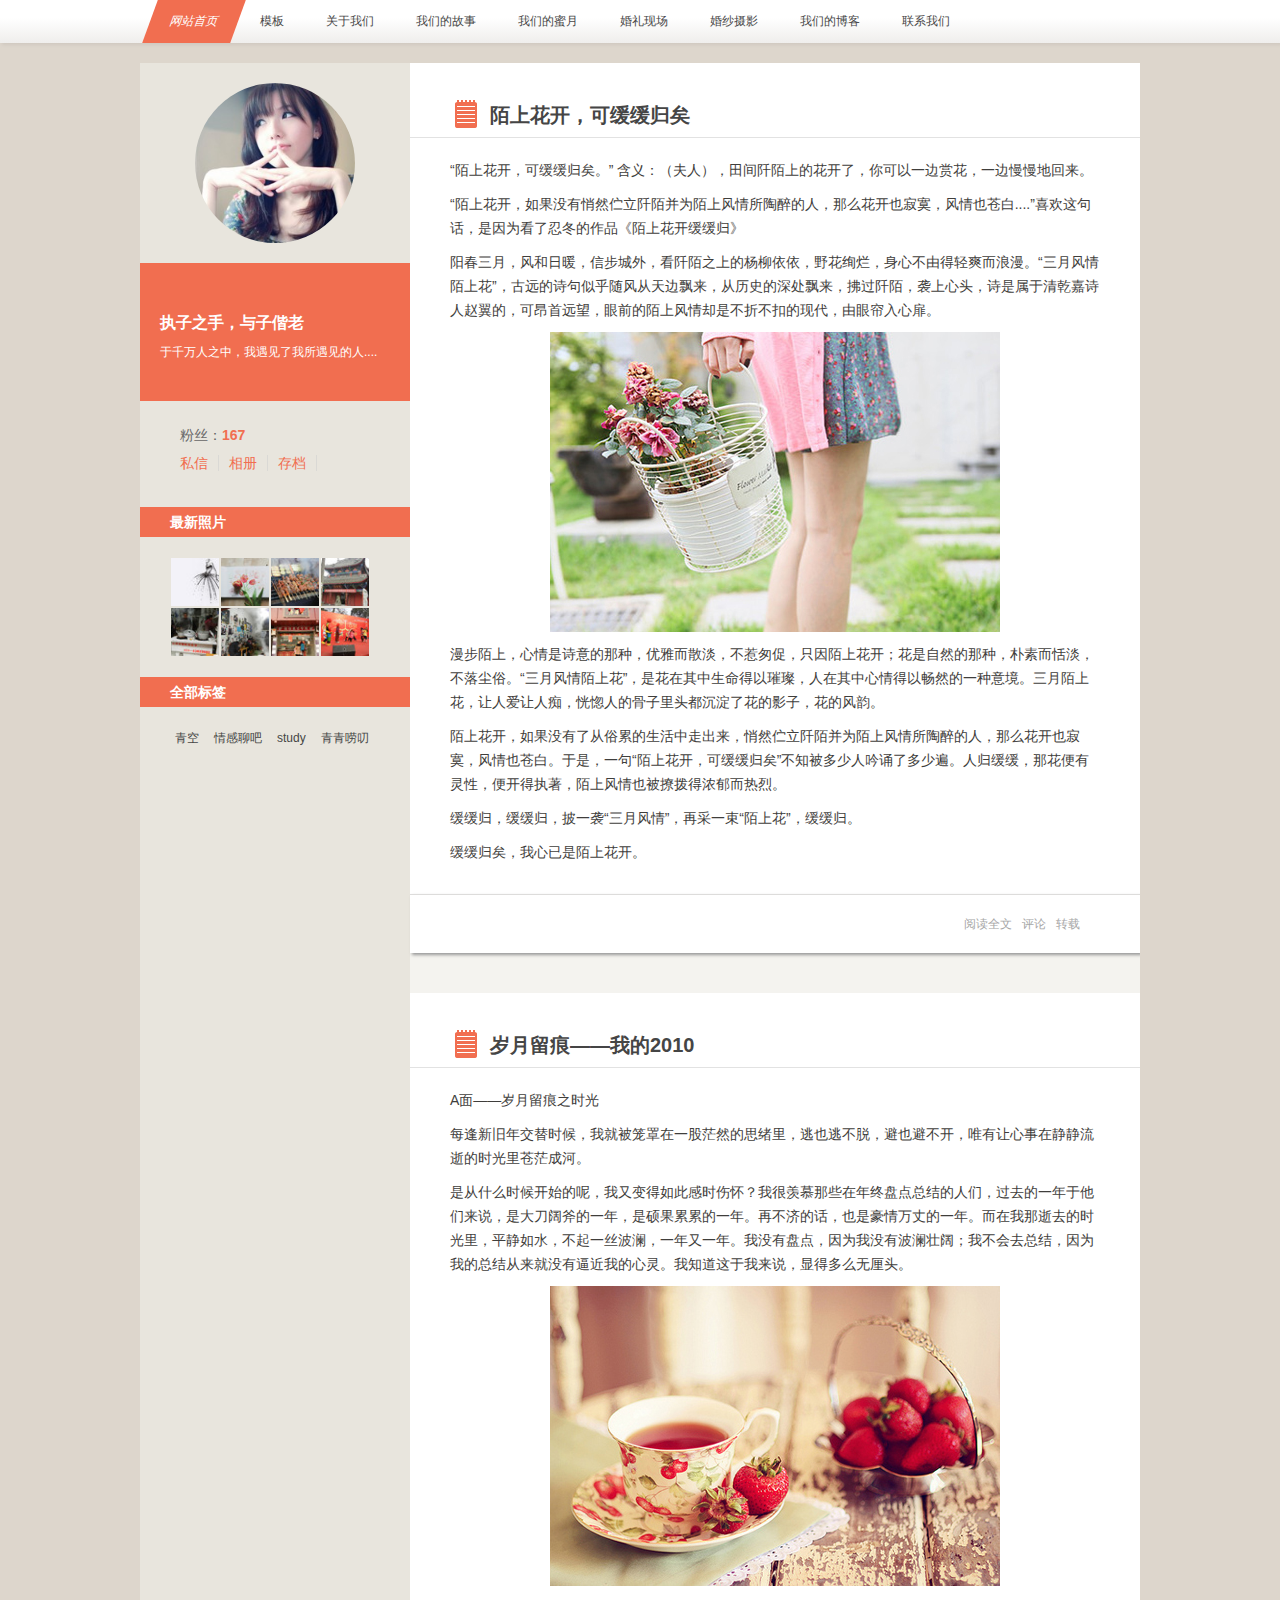
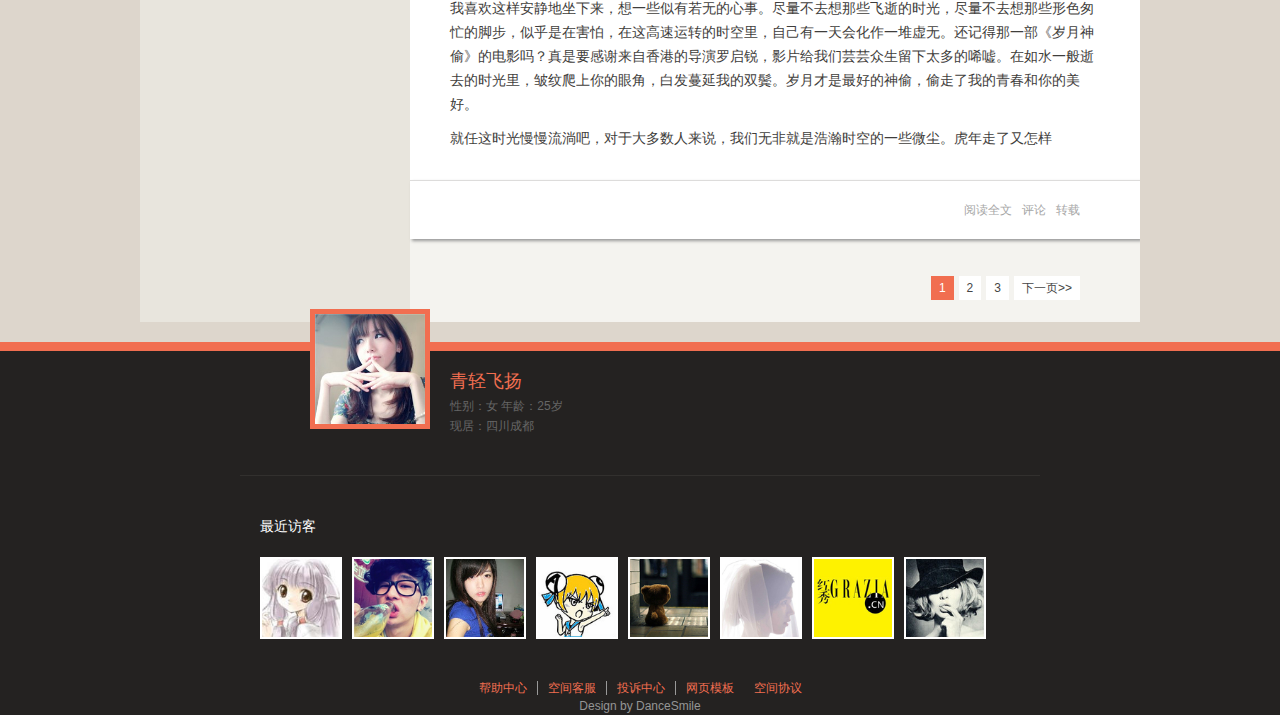
==== index.html @ 80089dc7 "初始化博客" ====
<!DOCTYPE html PUBLIC "-//W3C//DTD XHTML 1.0 Transitional//EN" "http://www.w3.org/TR/xhtml1/DTD/xhtml1-transitional.dtd">
<html xmlns="http://www.w3.org/1999/xhtml">
<head>
<meta http-equiv="Content-Type" content="text/html; charset=utf-8" />
<title>执子之手，与子偕老</title>

<link href="css/styles.css" rel="stylesheet">

</head>
<body>
<header>

 <nav id="nav">
   <ul>
    <li><a href="#">网站首页</a></li>
    <li><a href="#" target="_blank">模板</a></li>
    <li><a href="#"  target="_blank">关于我们</a></li>
    <li><a href="#" target="_blank">我们的故事</a></li>
    <li><a href="#" target="_blank">我们的蜜月</a></li>
    <li><a href="#" target="_blank">婚礼现场</a></li>
    <li><a href="#" target="_blank">婚纱摄影</a></li>
    <li><a href="#" target="_blank">我们的博客</a></li>       
    <li><a href="#" target="_blank">联系我们</a></li>
   </ul>
  <script src="js/silder.js"></script><!--获取当前页导航 高亮显示标题-->
 </nav>
 </header>
 <div class="mainContent">
    <aside>
      <div class="avatar">
        <a href="#"><span>青轻飞扬</span></a>
      </div>
      <section class="topspaceinfo">
        <h1>执子之手，与子偕老</h1>
        <p>于千万人之中，我遇见了我所遇见的人....</p>
      </section>
      <div class="userinfo"> 
        <p class="q-fans"> 粉丝：<a href="/" target="_blank">167</a></p> 
        <p class="btns"><a href="/" target="_blank" >私信</a><a href="/" target="_blank">相册</a><a href="/" target="_blank">存档</a></p>   
      </div>
      <section class="newpic">
         <h2>最新照片</h2>
         <ul>
           <li><a href="/"><img src="images/01.jpg"></a></li>
           <li><a href="/"><img src="images/02.jpg"></a></li>
           <li><a href="/"><img src="images/03.jpg"></a></li>
           <li><a href="/"><img src="images/04.jpg"></a></li>
           <li><a href="/"><img src="images/05.jpg"></a></li>
           <li><a href="/"><img src="images/06.jpg"></a></li>
           <li><a href="/"><img src="images/07.jpg"></a></li>
           <li><a href="/"><img src="images/08.jpg"></a></li>
         </ul>
      </section>
      <section class="taglist">
         <h2>全部标签</h2>
         <ul>
           <li><a href="/">青空</a></li>
           <li><a href="/">情感聊吧</a></li>
           <li><a href="/">study</a></li>
           <li><a href="/">青青唠叨</a></li>
        </ul>
      </section>
    </aside>
    <div class="blogitem">
      <article>
        <h2 class="title"><a href="/">陌上花开，可缓缓归矣</a></h2>
        <ul class="text">
          <p>“陌上花开，可缓缓归矣。” 含义：（夫人），田间阡陌上的花开了，你可以一边赏花，一边慢慢地回来。</p>
          <p>“陌上花开，如果没有悄然伫立阡陌并为陌上风情所陶醉的人，那么花开也寂寞，风情也苍白....”喜欢这句话，是因为看了忍冬的作品《陌上花开缓缓归》</p>
          <p>阳春三月，风和日暖，信步城外，看阡陌之上的杨柳依依，野花绚烂，身心不由得轻爽而浪漫。“三月风情陌上花”，古远的诗句似乎随风从天边飘来，从历史的深处飘来，拂过阡陌，袭上心头，诗是属于清乾嘉诗人赵翼的，可昂首远望，眼前的陌上风情却是不折不扣的现代，由眼帘入心扉。</p>
          <p class="textimg"><img src="images/text02.jpg"></p>
          <p>漫步陌上，心情是诗意的那种，优雅而散淡，不惹匆促，只因陌上花开；花是自然的那种，朴素而恬淡，不落尘俗。“三月风情陌上花”，是花在其中生命得以璀璨，人在其中心情得以畅然的一种意境。三月陌上花，让人爱让人痴，恍惚人的骨子里头都沉淀了花的影子，花的风韵。</p>
          <p>陌上花开，如果没有了从俗累的生活中走出来，悄然伫立阡陌并为陌上风情所陶醉的人，那么花开也寂寞，风情也苍白。于是，一句“陌上花开，可缓缓归矣”不知被多少人吟诵了多少遍。人归缓缓，那花便有灵性，便开得执著，陌上风情也被撩拨得浓郁而热烈。</p>
          <p>缓缓归，缓缓归，披一袭“三月风情”，再采一束“陌上花”，缓缓归。</p>
          <p>缓缓归矣，我心已是陌上花开。</p>
        </ul>
        <div class="textfoot">
          <a href="/">阅读全文</a><a href="/">评论</a><a href="/">转载</a>
        </div>
      </article> 
      <article>
        <h2 class="title"><a href="/">岁月留痕——我的2010</a></h2>
        <ul class="text">
          <p>A面——岁月留痕之时光</p>
          <p>每逢新旧年交替时候，我就被笼罩在一股茫然的思绪里，逃也逃不脱，避也避不开，唯有让心事在静静流逝的时光里苍茫成河。</p>
          <p>是从什么时候开始的呢，我又变得如此感时伤怀？我很羡慕那些在年终盘点总结的人们，过去的一年于他们来说，是大刀阔斧的一年，是硕果累累的一年。再不济的话，也是豪情万丈的一年。而在我那逝去的时光里，平静如水，不起一丝波澜，一年又一年。我没有盘点，因为我没有波澜壮阔；我不会去总结，因为我的总结从来就没有逼近我的心灵。我知道这于我来说，显得多么无厘头。</p>
          <p class="textimg"><img src="images/text01.jpg"></p>
          <p>我喜欢这样安静地坐下来，想一些似有若无的心事。尽量不去想那些飞逝的时光，尽量不去想那些形色匆忙的脚步，似乎是在害怕，在这高速运转的时空里，自己有一天会化作一堆虚无。还记得那一部《岁月神偷》的电影吗？真是要感谢来自香港的导演罗启锐，影片给我们芸芸众生留下太多的唏嘘。在如水一般逝去的时光里，皱纹爬上你的眼角，白发蔓延我的双鬓。岁月才是最好的神偷，偷走了我的青春和你的美好。</p>
          <p>就任这时光慢慢流淌吧，对于大多数人来说，我们无非就是浩瀚时空的一些微尘。虎年走了又怎样</p>
        </ul>
        <div class="textfoot">
          <a href="/">阅读全文</a><a href="/">评论</a><a href="/">转载</a>
        </div>
      </article>
      <div class="pages"><span>1</span><a href="/" hidefocus="">2</a><a href="/" hidefocus="">3</a><a href="/" class="next">下一页&gt;&gt;</a></div>
    </div>
 </div>
<footer>
   <div class="footavatar">
     <img src="images/photo.jpg" class="footphoto">
     <ul class="footinfo">
       <p class="fname"><a href="/dancesmile" >青轻飞扬</a>  </p>
       <p class="finfo">性别：女 年龄：25岁</p>
       <p>现居：四川成都</p></ul>
   </div>
   <section class="visitor">
     <h2>最近访客</h2>
      <ul>
        <li><a href="/"><img src="images/s0.jpg"></a></li>
        <li><a href="/"><img src="images/s1.jpg"></a></li>
        <li><a href="/"><img src="images/s2.jpg"></a></li>
        <li><a href="/"><img src="images/s3.jpg"></a></li>
        <li><a href="/"><img src="images/s5.jpg"></a></li>
        <li><a href="/"><img src="images/s6.jpg"></a></li>
        <li><a href="/"><img src="images/s7.jpg"></a></li>
        <li><a href="/"><img src="images/s8.jpg"></a></li>
      </ul>
   </section>
   <div class="Copyright">
     <ul>
       <a href="/">帮助中心</a><a href="/">空间客服</a><a href="/">投诉中心</a><a href="http://www.17sucai.com/" target="_blank">网页模板</a><a href="/">空间协议</a>
     </ul>
     <p>Design by DanceSmile</p>
   </div>
 </footer>
 
</body>
</html>
---- css/styles.css ----
@charset "gb2312";
/* CSS Document */
* { margin: 0; padding: 0 }
body { background: #DDD6CC; font: 12px "����", "Arial Narrow", HELVETICA; color: #3F3E3C; line-height: 1.5; }
img { border: 0; vertical-align: middle }
p { display: block; }
ul { list-style: none; }
a { color: #a6a6a6; text-decoration: none; transition: All 0.5s ease; -webkit-transition: All 0.5s ease; -moz-transition: All 0.5s ease; -o-transition: All 0.5s ease; }
a:hover { color: #000; }
.blank { height: 5px; overflow: hidden; width: 100%; margin: auto; clear: both }
/* nav */
header { width: 100%; height: 43px; background: -webkit-gradient(linear, 78% 100%, 78% 41%, from(#EFEEEC), to(#fff)); box-shadow: #D0C9C0 2px 2px 3px }
header nav { margin: 0 auto; width: 980px; text-align: center }
header nav ul li { line-height: 43px; display: block }
header nav ul li a { color: #484848; float: left; padding: 0 20px; margin-right: 2px; }
header nav ul li a:hover, #nav_current { color: #fff; background: #F16E50; transform: skew(-20deg); -webkit-transform: skew(-20deg); -moz-transform: skew(-20deg); -o-transform: skew(-20deg); }
/* mainContent */
.mainContent { background: #E8E5DD; width: 1000px; margin: 20px auto; overflow: hidden }
aside { width: 270px; float: left; }
.avatar { margin: 20px auto; width: 160px; height: 160px; border-radius: 160px; -moz-border-radius: 160px; -webkit-border-radius: 160px; overflow: hidden; }
.avatar a { display: block; padding-top: 97px; width: 160px; height: 63px; background: url(../images/photo.jpg) no-repeat; background-size: 160px 160px }
.avatar a span { display: block; margin-top: 63px; padding-top: 8px; width: 160px; height: 55px; text-align: center; font-size: 16px; line-height: 20px; color: #fff; background: rgba(0, 0, 0, .5); -webkit-transition: margin-top .2s ease-in-out; -moz-transition: margin-top .2s ease-in-out; -o-transition: margin-top .2s ease-in-out; transition: margin-top .2s ease-in-out; }
.avatar a:hover span { display: block; margin-top: 0; }
.topspaceinfo { background: #f16e50; padding: 40px 20px; color: #fff }
.topspaceinfo h1 { font-size: 16px; line-height: 40px }
.userinfo { padding: 20px 30px 30px; font-size: 14px; line-height: 28px; color: #666; }
.userinfo a { color: #f16e50; }
.userinfo a:hover { color: #000 }
.q-fans, .btns a { padding: 0 10px }
.q-fans a { font-weight: bold; }
.btns a { border-right: #dad9d5 1px solid; }
aside section { display: block; overflow: hidden }
aside section h2 { background: #f16e50; color: #FFF; padding-left: 30px; height: 30px; line-height: 30px; font-size: 14px; }
.newpic ul, .taglist ul { padding: 20px 30px; overflow: hidden }
.newpic ul li { display: inline; width: 48px; height: 48px; }
.newpic ul li img { width: 48px; height: 48px; border: 0; display: block; float: left; border: 1px solid transparent; }
.newpic ul li img:hover { opacity: 0.5 }
.taglist ul li a { padding: 2px 5px; display: inline-block; float: left; margin-right: 5px; color: #454545; }
.taglist ul li a:hover { background: #f16e50; color: #fff; -moz-border-radius: 5px; -webkit-border-radius: 5px; border-radius: 5px }
.blogitem { width: 730px; background: #fff; float: right }
.blogitem article { border-bottom: #F4F3EF 40px solid; }
.title { background: url(../images/titlebg.png) no-repeat 5% 80%; font-size: 20px; line-height: 28px; display: inline-block; padding: 38px 60px 8px 80px; border-bottom: 1px solid #e2e2e2; width: 100%; }
.title a { color: #454545; }
.title a:hover { padding: 20px }
.text { font-size: 14px; padding: 20px 40px; }
.text p { line-height: 24px; margin-bottom: 10px }
.textimg { text-align: center }
.textimg img { max-width: 500px; width:expression(document.body.clientWidth > 500? "500px": "auto" );}/*for ie6*/
.textfoot { padding: 20px 60px; border-top: 1px solid #dddcdb; text-align: right; box-shadow: #999 2px 2px 3px }
.textfoot a { margin-left: 10px; }
.pages { padding: 0 60px 25px; background: #F4F3EF; text-align: right }
.pages span { background: #f16e50; color: #fff; }
.pages a { background: #fff; color: #454545; padding: 5px 8px; border: none; margin: 0 0 0 5px; }
.pages span { padding: 5px 8px; border: none; margin: 0 0 0 5px; }
.pages a:hover { background: #CCC }
/* footer */
footer { border-top: 9px solid #f16e50; background: #242221; width: 100%; }
.footavatar { width: 700px; margin: auto; position: relative; color: #666; }
.footavatar img{ height:110px}
.footphoto { position: absolute; top: -58px; left: 20px; display: block; border: #F16E50 5px solid; }
.footinfo { display: block; padding: 0 0 0 160px }
.fname { color: #f16e50; margin-top: 16px; font-size: 18px; line-height: 28px; }
.fname a { color: #f16e50; }
.finfo { line-height: 22px; }
.visitor { width: 800px; margin: 40px auto 0; clear: both; border-top: 1px solid #32302e; padding-top: 40px; overflow: hidden; }
.visitor h2 { color: #fff; font-size: 14px; font-weight: normal; padding: 0 20px 0 }
.visitor ul { padding: 20px }
.visitor ul li img { width: 78px; height: 78px; display: block; border: #FFF 2px solid }
.visitor ul li a { float: left; margin-right: 10px }
.visitor ul li a:hover { opacity: 0.5 }
.Copyright { text-align: center; color: #959595; margin: 40px 0 0 }
.Copyright ul a { color: #f16e50; display: inline; padding: 0 10px; }
.Copyright ul a:nth-child(-n+3) { border-right: #999 1px solid }
.Copyright ul a:hover { color: #ff8b70; }
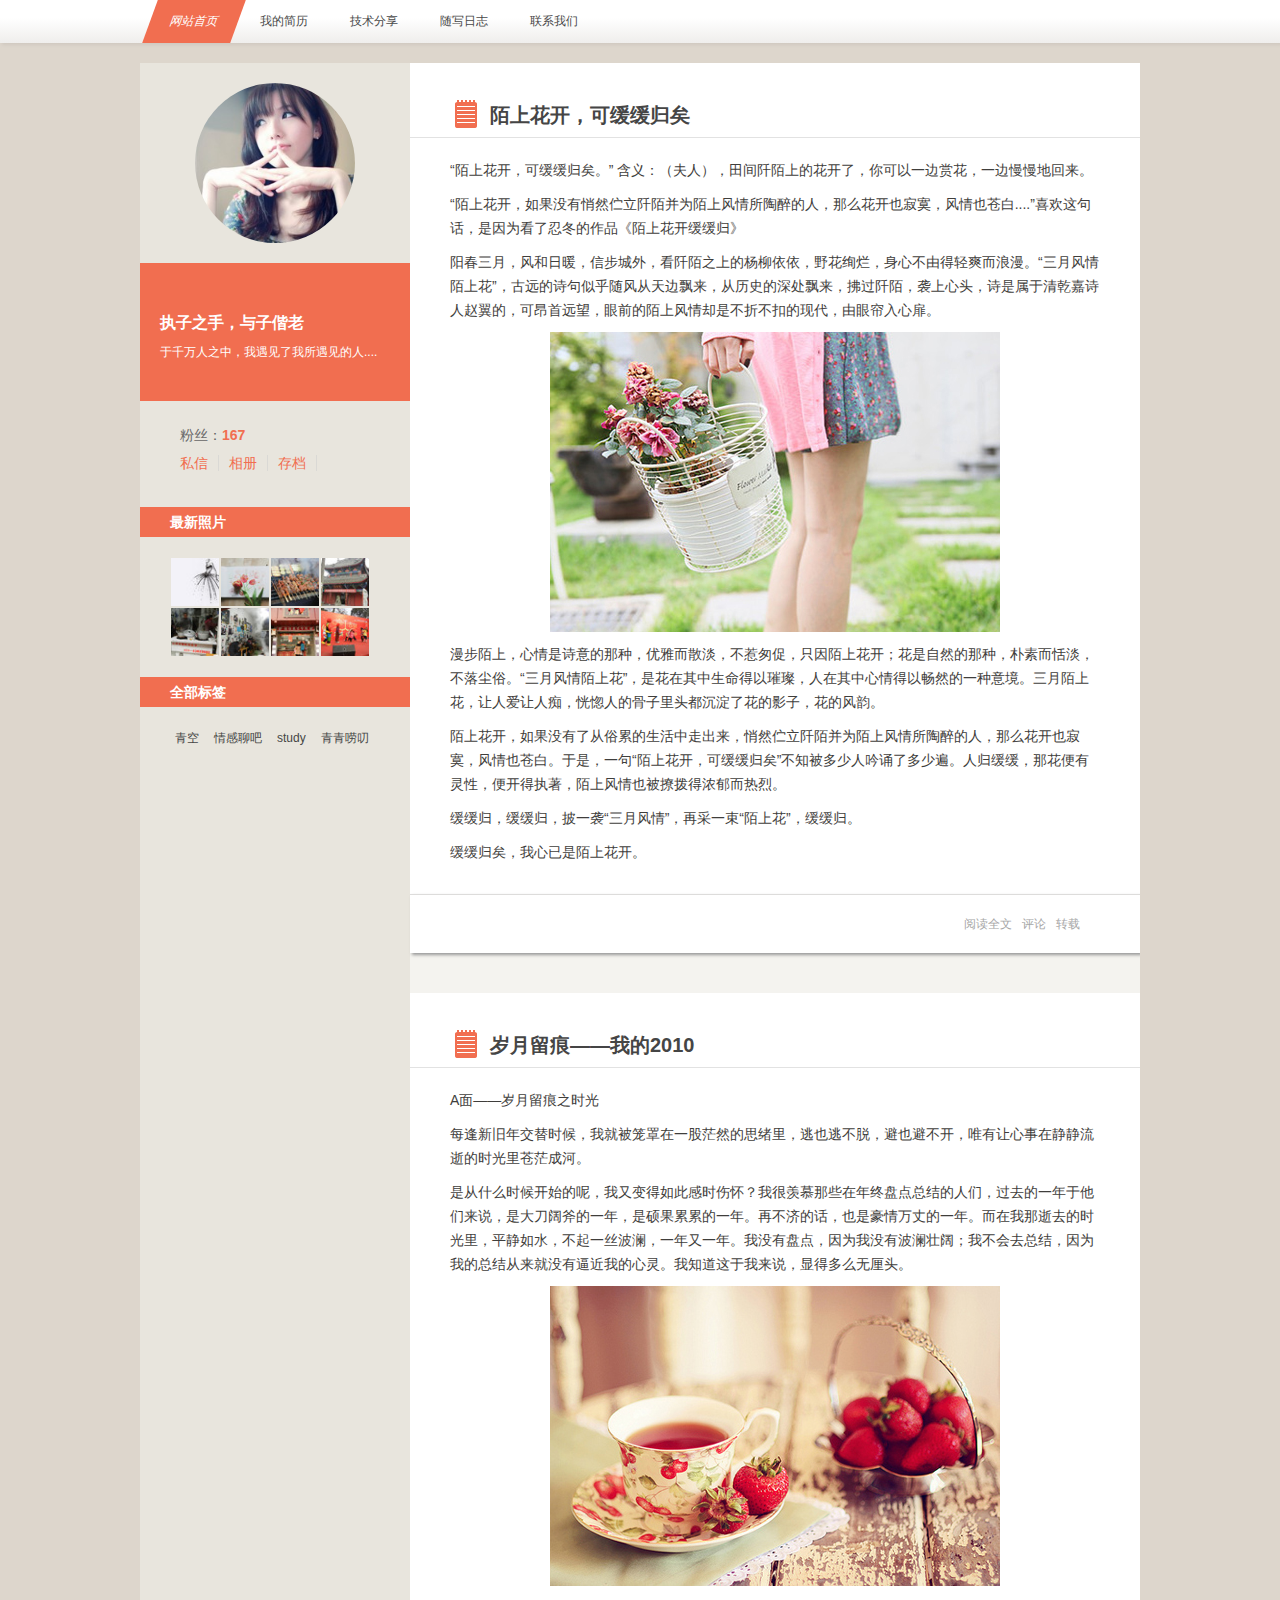
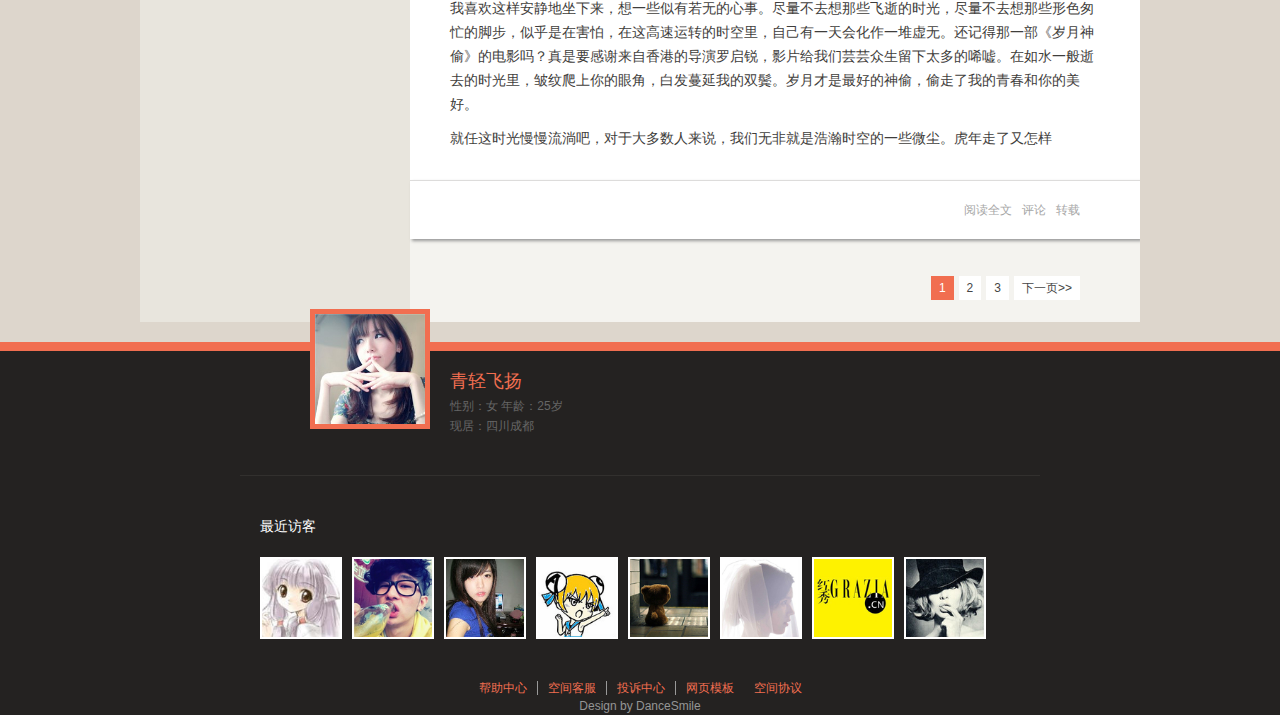
==== commit e1c5ad3e: "修改主页" ====
--- a/index.html
+++ b/index.html
@@ -2,7 +2,7 @@
 <html xmlns="http://www.w3.org/1999/xhtml">
 <head>
 <meta http-equiv="Content-Type" content="text/html; charset=utf-8" />
-<title>执子之手，与子偕老</title>
+<title>乌力吉</title>
 
 <link href="css/styles.css" rel="stylesheet">
 
@@ -13,13 +13,9 @@
  <nav id="nav">
    <ul>
     <li><a href="#">网站首页</a></li>
-    <li><a href="#" target="_blank">模板</a></li>
-    <li><a href="#"  target="_blank">关于我们</a></li>
-    <li><a href="#" target="_blank">我们的故事</a></li>
-    <li><a href="#" target="_blank">我们的蜜月</a></li>
-    <li><a href="#" target="_blank">婚礼现场</a></li>
-    <li><a href="#" target="_blank">婚纱摄影</a></li>
-    <li><a href="#" target="_blank">我们的博客</a></li>       
+    <li><a href="#" target="_blank">我的简历</a></li>
+    <li><a href="#"  target="_blank">技术分享</a></li>
+    <li><a href="#" target="_blank">随写日志</a></li>
     <li><a href="#" target="_blank">联系我们</a></li>
    </ul>
   <script src="js/silder.js"></script><!--获取当前页导航 高亮显示标题-->
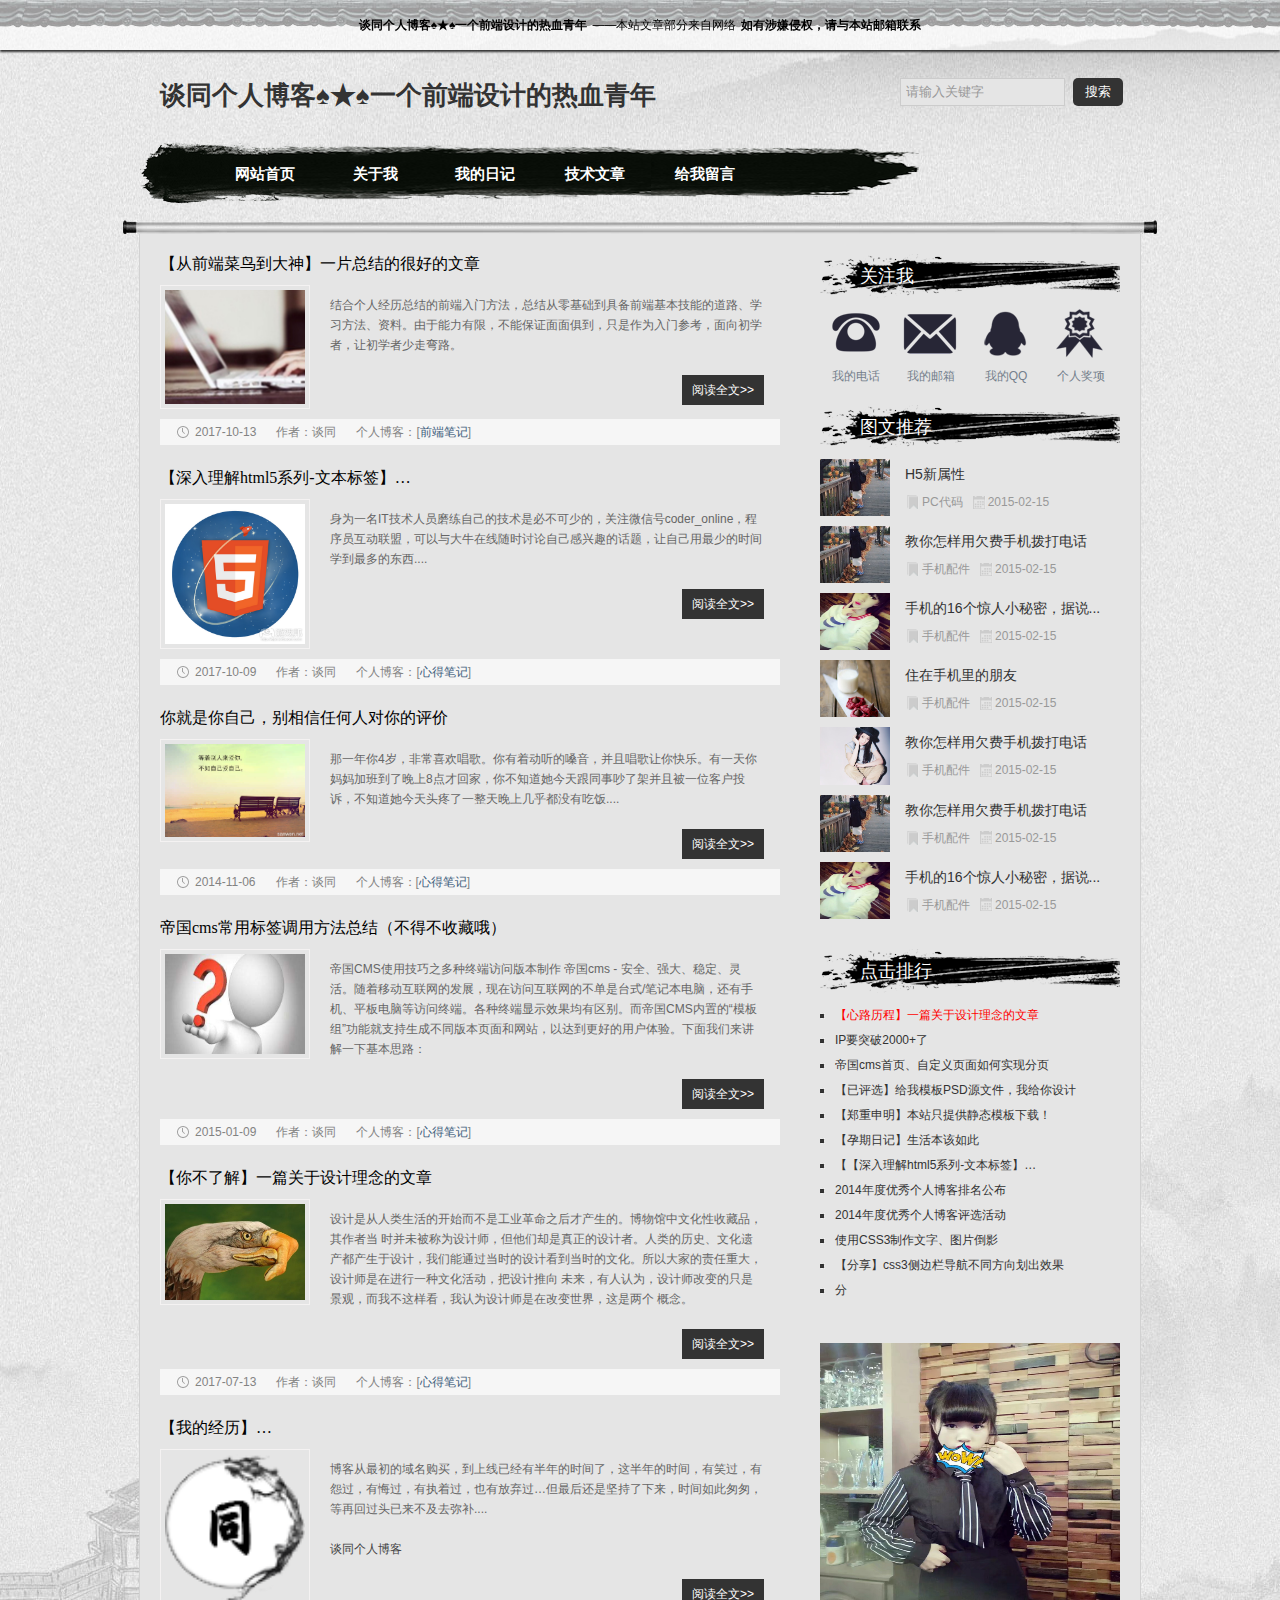
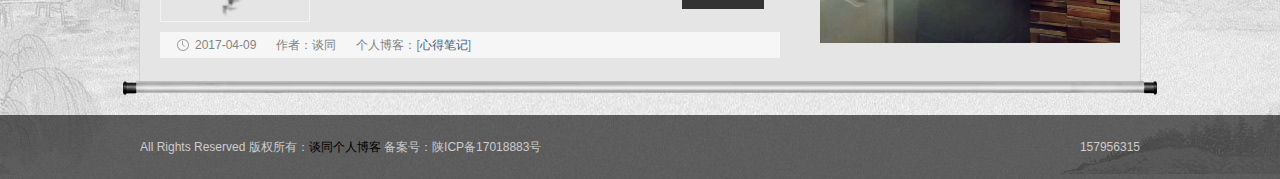
==== commit 778abb0f: "修改整体布局" ====
--- a/index.html
+++ b/index.html
@@ -1,124 +1,285 @@
-<!DOCTYPE html PUBLIC "-//W3C//DTD XHTML 1.0 Transitional//EN" "http://www.w3.org/TR/xhtml1/DTD/xhtml1-transitional.dtd">
-<html xmlns="http://www.w3.org/1999/xhtml">
+<!doctype html>
+<html>
+<meta name="description" content="谈同个人博客，本站会给大家不定时更新关于web前端的一些小技巧。如大家有不懂得问题，也可以与我们联系，我们会尽力帮助您。">
 <head>
-<meta http-equiv="Content-Type" content="text/html; charset=utf-8" />
-<title>乌力吉</title>
-
-<link href="css/styles.css" rel="stylesheet">
-
+<link rel="shortcut icon" href="images/logo.png">
+<meta charset="utf-8">
+<meta charset="gb2312">
+<meta name="keywords" content="个人博客" />
+<meta name="keywords" content="博客搭建" />
+<meta name="keywords" content="博客网站" />
+<meta http-equiv="X-UA-Compatible" content="IE=edge">
+<meta name="baidu-site-verification" content="CtYt4injW1" />
+<meta name="360-site-verification" content="a75dcb147688915b4cc7cfaa71e996a2" />
+<title>谈同个人博客♠★♠一个前端设计的热血青年</title>
+<meta name="keywords" content="谈同个人博客♠★♠一个前端设计的热血青年" />
+<meta name="description" content="谈同个人博客♠★♠一个前端设计的热血青年" />
+<link href="css/base.css" rel="stylesheet">
+<link href="css/index.css" rel="stylesheet">
+<!--[if lt IE 9]>
+<script src="js/modernizr.js"></script>
+<![endif]-->
+<script type="text/javascript" src="js/jquery.js"></script>
 </head>
 <body>
-<header>
-
- <nav id="nav">
-   <ul>
-    <li><a href="#">网站首页</a></li>
-    <li><a href="#" target="_blank">我的简历</a></li>
-    <li><a href="#"  target="_blank">技术分享</a></li>
-    <li><a href="#" target="_blank">随写日志</a></li>
-    <li><a href="#" target="_blank">联系我们</a></li>
-   </ul>
-  <script src="js/silder.js"></script><!--获取当前页导航 高亮显示标题-->
- </nav>
- </header>
- <div class="mainContent">
-    <aside>
-      <div class="avatar">
-        <a href="#"><span>青轻飞扬</span></a>
-      </div>
-      <section class="topspaceinfo">
-        <h1>执子之手，与子偕老</h1>
-        <p>于千万人之中，我遇见了我所遇见的人....</p>
-      </section>
-      <div class="userinfo"> 
-        <p class="q-fans"> 粉丝：<a href="/" target="_blank">167</a></p> 
-        <p class="btns"><a href="/" target="_blank" >私信</a><a href="/" target="_blank">相册</a><a href="/" target="_blank">存档</a></p>   
-      </div>
-      <section class="newpic">
-         <h2>最新照片</h2>
-         <ul>
-           <li><a href="/"><img src="images/01.jpg"></a></li>
-           <li><a href="/"><img src="images/02.jpg"></a></li>
-           <li><a href="/"><img src="images/03.jpg"></a></li>
-           <li><a href="/"><img src="images/04.jpg"></a></li>
-           <li><a href="/"><img src="images/05.jpg"></a></li>
-           <li><a href="/"><img src="images/06.jpg"></a></li>
-           <li><a href="/"><img src="images/07.jpg"></a></li>
-           <li><a href="/"><img src="images/08.jpg"></a></li>
-         </ul>
-      </section>
-      <section class="taglist">
-         <h2>全部标签</h2>
-         <ul>
-           <li><a href="/">青空</a></li>
-           <li><a href="/">情感聊吧</a></li>
-           <li><a href="/">study</a></li>
-           <li><a href="/">青青唠叨</a></li>
+<div class="topnav">
+<a href="http://www.tthcclove.cn" target="_blank">谈同个人博客♠★♠一个前端设计的热血青年</a>――本站文章部分来自网络<a href="http://www.tthcclove.cn" target="_blank">如有涉嫌侵权，请与本站邮箱联系</a>
+</div>
+<div id="wrapper">
+  <header>
+    <div class="headtop"></div>
+    <div class="contenttop">
+      <div class="logo f_l">谈同个人博客♠★♠一个前端设计的热血青年</div>
+      <div class="search f_r">
+        <form action="/e/search/index.php" method="post" name="searchform" id="searchform">
+          <input name="keyboard" id="keyboard" class="input_text" value="请输入关键字" style="color: rgb(153, 153, 153);" onfocus="if(value=='请输入关键字'){this.style.color='#000';value=''}" onblur="if(value==''){this.style.color='#999';value='请输入关键字'}" type="text">
+          <input name="show" value="title" type="hidden">
+          <input name="tempid" value="1" type="hidden">
+          <input name="tbname" value="news" type="hidden">
+          <input name="Submit" class="input_submit" value="搜索" type="submit">
+        </form>
+      </div>
+      <div class="blank"></div>
+      <nav>
+        <div  class="navigation">
+          <ul class="menu">
+            <li><a href="index.html">网站首页</a></li>
+            <li><a href="#">关于我</a>
+              <ul>
+                <li><a href="about.html">个人简介</a></li>
+                <li><a href="listpic.html">个人相册</a></li>
+              </ul>
+            </li>
+            <li><a href="404.html">我的日记</a>
+              <ul>
+                <li><a href="newslistpic.html">个人日记</a></li>
+                <li><a href="newslistpic.html">学习笔记</a></li>
+              </ul>
+            </li>
+            <li><a href="404.html">技术文章</a> </li>
+            <li><a href="404.html">给我留言</a> </li>
+          </ul>
+        </div>
+      </nav>
+  <SCRIPT type=text/javascript>
+	// Navigation Menu
+	$(function() {
+		$(".menu ul").css({display: "none"}); // Opera Fix
+		$(".menu li").hover(function(){
+			$(this).find('ul:first').css({visibility: "visible",display: "none"}).slideDown("normal");
+		},function(){
+			$(this).find('ul:first').css({visibility: "hidden"});
+		});
+	});
+</SCRIPT>
+    </div>
+  </header>
+  <div class="jztop"></div>
+  <div class="container">
+    <div class="bloglist f_l">
+
+
+    <!--@@@@第一篇文章开始@@@@-->
+      <h3><a href="w1.html" target="_blank">【从前端菜鸟到大神】一片总结的很好的文章</a></h3>
+      <figure><img src="images/img_1.jpg" alt="【从前端菜鸟到大神】一片总结的很好的文章"></figure>
+      <ul>
+        <p> 结合个人经历总结的前端入门方法，总结从零基础到具备前端基本技能的道路、学习方法、资料。由于能力有限，不能保证面面俱到，只是作为入门参考，面向初学者，让初学者少走弯路。</p>
+        <a title="【从前端菜鸟到大神】一片总结的很好的文章" href="w1.html" target="_blank" class="readmore">阅读全文&gt;&gt;</a>
+      </ul>
+      <p class="dateview"><span>2017-10-13</span><span>作者：谈同</span><span>个人博客：[<a href="/jstt/bj/">前端笔记</a>]</span></p>
+      <h3><a href="/jstt/bj/2015-01-09/740.html">
+
+
+
+      <!--@@@@第二篇文章开始@@@@@-->
+
+      【深入理解html5系列-文本标签】…</a></h3>
+      <figure><img src="images/img_2.png" alt="【深入理解html5系列-文本标签】…"></figure>
+      <ul>
+        <p>身为一名IT技术人员磨练自己的技术是必不可少的，关注微信号coder_online，程序员互动联盟，可以与大牛在线随时讨论自己感兴趣的话题，让自己用最少的时间学到最多的东西....</p>
+        <a title="【深入理解html5系列-文本标签】…" href="w2.html" target="_blank" class="readmore">阅读全文&gt;&gt;</a>
+      </ul>
+      <p class="dateview"><span>2017-10-09</span><span>作者：谈同</span><span>个人博客：[<a href="w2.html">心得笔记</a>]</span></p>
+
+
+<!--@@@@第三篇文章开始@@@@@-->
+
+      <h3><a href="w3.html">
+        你就是你自己，别相信任何人对你的评价</a></h3>
+      <figure><img src="images/img_3.jpg" alt="【你就是你自己，别相信任何人对你的评价】…">
+      </figure>
+      <ul>
+        <p>那一年你4岁，非常喜欢唱歌。你有着动听的嗓音，并且唱歌让你快乐。有一天你妈妈加班到了晚上8点才回家，你不知道她今天跟同事吵了架并且被一位客户投诉，不知道她今天头疼了一整天晚上几乎都没有吃饭....</p>
+        <a title="分" href="w3.html" target="_blank" class="readmore">阅读全文&gt;&gt;</a>
+      </ul>
+      <p class="dateview"><span>2014-11-06</span><span>作者：谈同</span><span>个人博客：[<a href="/jstt/bj/">心得笔记</a>]</span></p>
+
+<!--@@@@第四篇文章开始@@@@@-->
+
+      <h3><a href="w4.html">帝国cms常用标签调用方法总结（不得不收藏哦）</a></h3>
+      <figure><img src="images/img_4.jpg" alt="帝国cms常用标签调用方法总结（不得不收藏哦）" height="100"></figure>
+      <ul>
+        <p>帝国CMS使用技巧之多种终端访问版本制作 帝国cms - 安全、强大、稳定、灵活。随着移动互联网的发展，现在访问互联网的不单是台式/笔记本电脑，还有手机、平板电脑等访问终端。各种终端显示效果均有区别。而帝国CMS内置的“模板组”功能就支持生成不同版本页面和网站，以达到更好的用户体验。下面我们来讲解一下基本思路：</p>
+        <a title="帝国cms常用标签调用方法总结（不得不收藏哦）" href="w4.html" target="_blank" class="readmore">阅读全文&gt;&gt;</a>
+      </ul>
+      <p class="dateview"><span>2015-01-09</span><span>作者：谈同</span><span>个人博客：[<a href="/jstt/bj/">心得笔记</a>]</span></p>
+
+    <!--@@@@第五篇文章开始@@@@@-->
+
+
+      <h3><a href="w5.html">【你不了解】一篇关于设计理念的文章</a></h3>
+      <figure><img src="images/img_5.jpg" alt="【你不了解】一篇关于设计理念的文章"></figure>
+      <ul>
+        <p> 设计是从人类生活的开始而不是工业革命之后才产生的。博物馆中文化性收藏品，其作者当
+            时并未被称为设计师，但他们却是真正的设计者。人类的历史、文化遗产都产生于设计，我们能通过当时的设计看到当时的文化。所以大家的责任重大，设计师是在进行一种文化活动，把设计推向
+        未来，有人认为，设计师改变的只是景观，而我不这样看，我认为设计师是在改变世界，这是两个
+        概念。</p>
+        <a title="【你不了解】一篇关于设计理念的文章" href="w5.html" target="_blank" class="readmore">阅读全文&gt;&gt;</a>
+      </ul>
+      <p class="dateview"><span>2017-07-13</span><span>作者：谈同</span><span>个人博客：[<a href="/jstt/bj/">心得笔记</a>]</span></p>
+
+
+<!--@@@@第六篇文章开始@@@@@-->
+
+
+      <h3><a href="w6.html">【我的经历】…</a></h3>
+      <figure><img src="images/logo.png" alt="【我的经历】…"></figure>
+      <ul>
+        <p>博客从最初的域名购买，到上线已经有半年的时间了，这半年的时间，有笑过，有怨过，有悔过，有执着过，也有放弃过…但最后还是坚持了下来，时间如此匆匆，等再回过头已来不及去弥补....
+            <br><br>
+            <h1><a href="http:www.tthcclove.cn" style="color:#444">谈同个人博客</a>
+            </h1>
+        </p>
+        <a title="【我的经历】…" href="w6.html" target="_blank" class="readmore">阅读全文&gt;&gt;</a>
+      </ul>
+      <p class="dateview"><span>2017-04-09</span><span>作者：谈同</span><span>个人博客：[<a href="/jstt/bj/">心得笔记</a>]</span></p>
+    </div>
+
+    <!--首页主要文章部分结束-->
+
+    <div class="r_box f_r">
+      <div class="tit01">
+        <h3 class="tit">关注我</h3>
+        <div class="gzwm">
+          <ul>
+            <li><a class="email" href="tel:15594992776" target="_blank">我的电话</a></li>
+            <li><a class="qq" href="mailto:157956315@qq.com" target="_blank">我的邮箱</a></li>
+            <li><a class="tel" href="http://wpa.qq.com/msgrd?v=3&uin=157956315&site=qq&menu=yes" target="_blank" title="如果QQ未被唤起请按照提示添加我的QQ">我的QQ</a></li>
+            <li><a class="prize" href="#" title="个人奖项">个人奖项</a></li>
+          </ul>
+        </div>
+      </div>
+      <!--tit01 end-->
+
+      <div class="tuwen">
+        <h3 class="tit">图文推荐</h3>
+        <ul>
+          <li><a href="404.html"><img src="images/02.jpg"><b>H5新属性</b></a>
+            <p><span class="tulanmu"><a href="404.html">PC代码</a></span><span class="tutime">2015-02-15</span></p>
+          </li>
+          <li><a href="404.html"><img src="images/02.jpg"><b>教你怎样用欠费手机拨打电话</b></a>
+            <p><span class="tulanmu"><a href="404.html">手机配件</a></span><span class="tutime">2015-02-15</span></p>
+          </li>
+          <li><a href="404.html" title="手机的16个惊人小秘密，据说99.999%的人都不知"><img src="images/3.jpeg" width="100" width="70" height="57"><b>手机的16个惊人小秘密，据说...</b></a>
+            <p><span class="tulanmu"><a href="404.html">手机配件</a></span><span class="tutime">2015-02-15</span></p>
+          </li>
+          <li><a href="404.html"><img src="images/06.jpg"><b>住在手机里的朋友</b></a>
+            <p><span class="tulanmu"><a href="404.html">手机配件</a></span><span class="tutime">2015-02-15</span></p>
+          </li>
+          <li><a href="404.html"><img src="images/04.jpg"><b>教你怎样用欠费手机拨打电话</b></a>
+            <p><span class="tulanmu"><a href="404.html">手机配件</a></span><span class="tutime">2015-02-15</span></p>
+          </li>
+          <li><a href="404.html"><img src="images/02.jpg"><b>教你怎样用欠费手机拨打电话</b></a>
+            <p><span class="tulanmu"><a href="404.html">手机配件</a></span><span class="tutime">2015-02-15</span></p>
+          </li>
+          <li><a href="404.html" title="手机的16个惊人小秘密，据说99.999%的人都不知"><img src="images/3.jpeg" width="70" height="57"><b>手机的16个惊人小秘密，据说...</b></a>
+            <p><span class="tulanmu"><a href="404.html">手机配件</a></span><span class="tutime">2015-02-15</span></p>
+          </li>
         </ul>
-      </section>
-    </aside>
-    <div class="blogitem">
-      <article>
-        <h2 class="title"><a href="/">陌上花开，可缓缓归矣</a></h2>
-        <ul class="text">
-          <p>“陌上花开，可缓缓归矣。” 含义：（夫人），田间阡陌上的花开了，你可以一边赏花，一边慢慢地回来。</p>
-          <p>“陌上花开，如果没有悄然伫立阡陌并为陌上风情所陶醉的人，那么花开也寂寞，风情也苍白....”喜欢这句话，是因为看了忍冬的作品《陌上花开缓缓归》</p>
-          <p>阳春三月，风和日暖，信步城外，看阡陌之上的杨柳依依，野花绚烂，身心不由得轻爽而浪漫。“三月风情陌上花”，古远的诗句似乎随风从天边飘来，从历史的深处飘来，拂过阡陌，袭上心头，诗是属于清乾嘉诗人赵翼的，可昂首远望，眼前的陌上风情却是不折不扣的现代，由眼帘入心扉。</p>
-          <p class="textimg"><img src="images/text02.jpg"></p>
-          <p>漫步陌上，心情是诗意的那种，优雅而散淡，不惹匆促，只因陌上花开；花是自然的那种，朴素而恬淡，不落尘俗。“三月风情陌上花”，是花在其中生命得以璀璨，人在其中心情得以畅然的一种意境。三月陌上花，让人爱让人痴，恍惚人的骨子里头都沉淀了花的影子，花的风韵。</p>
-          <p>陌上花开，如果没有了从俗累的生活中走出来，悄然伫立阡陌并为陌上风情所陶醉的人，那么花开也寂寞，风情也苍白。于是，一句“陌上花开，可缓缓归矣”不知被多少人吟诵了多少遍。人归缓缓，那花便有灵性，便开得执著，陌上风情也被撩拨得浓郁而热烈。</p>
-          <p>缓缓归，缓缓归，披一袭“三月风情”，再采一束“陌上花”，缓缓归。</p>
-          <p>缓缓归矣，我心已是陌上花开。</p>
+      </div>
+      <div class="ph">
+        <h3 class="tit">点击排行</h3>
+        <ul class="rank">
+          <li><a href="404.html" title="【心路历程】一篇关于设计理念的文章" target="_blank">【心路历程】一篇关于设计理念的文章</a></li>
+          <li><a href="404.html" title="IP要突破2000+了" target="_blank">IP要突破2000+了</a></li>
+          <li><a href="404.html" title="帝国cms首页、自定义页面如何实现分页" target="_blank">帝国cms首页、自定义页面如何实现分页</a></li>
+          <li><a href="404.html" title="【已评选】给我模板PSD源文件，我给你设计HTML！" target="_blank">【已评选】给我模板PSD源文件，我给你设计HTML！</a></li>
+          <li><a href="404.html" title="【郑重申明】本站只提供静态模板下载！" target="_blank">【郑重申明】本站只提供静态模板下载！</a></li>
+          <li><a href="404.html" title="【孕期日记】生活本该如此" target="_blank">【孕期日记】生活本该如此</a></li>
+          <li><a href="404.html" title="【【深入理解html5系列-文本标签】…" target="_blank">【【深入理解html5系列-文本标签】…</a></li>
+          <li><a href="404.html" title=" 2014年度优秀个人博客排名公布" target="_blank"> 2014年度优秀个人博客排名公布</a></li>
+          <li><a href="404.html" title="2014年度优秀个人博客评选活动" target="_blank">2014年度优秀个人博客评选活动</a></li>
+          <li><a href="/404.html" title="使用CSS3制作文字、图片倒影" target="_blank">使用CSS3制作文字、图片倒影</a></li>
+          <li><a href="404.html" title="【分享】css3侧边栏导航不同方向划出效果" target="_blank">【分享】css3侧边栏导航不同方向划出效果</a></li>
+          <li><a href="404.html" title="分" target="_blank">分</a></li>
         </ul>
-        <div class="textfoot">
-          <a href="/">阅读全文</a><a href="/">评论</a><a href="/">转载</a>
-        </div>
-      </article> 
-      <article>
-        <h2 class="title"><a href="/">岁月留痕——我的2010</a></h2>
-        <ul class="text">
-          <p>A面——岁月留痕之时光</p>
-          <p>每逢新旧年交替时候，我就被笼罩在一股茫然的思绪里，逃也逃不脱，避也避不开，唯有让心事在静静流逝的时光里苍茫成河。</p>
-          <p>是从什么时候开始的呢，我又变得如此感时伤怀？我很羡慕那些在年终盘点总结的人们，过去的一年于他们来说，是大刀阔斧的一年，是硕果累累的一年。再不济的话，也是豪情万丈的一年。而在我那逝去的时光里，平静如水，不起一丝波澜，一年又一年。我没有盘点，因为我没有波澜壮阔；我不会去总结，因为我的总结从来就没有逼近我的心灵。我知道这于我来说，显得多么无厘头。</p>
-          <p class="textimg"><img src="images/text01.jpg"></p>
-          <p>我喜欢这样安静地坐下来，想一些似有若无的心事。尽量不去想那些飞逝的时光，尽量不去想那些形色匆忙的脚步，似乎是在害怕，在这高速运转的时空里，自己有一天会化作一堆虚无。还记得那一部《岁月神偷》的电影吗？真是要感谢来自香港的导演罗启锐，影片给我们芸芸众生留下太多的唏嘘。在如水一般逝去的时光里，皱纹爬上你的眼角，白发蔓延我的双鬓。岁月才是最好的神偷，偷走了我的青春和你的美好。</p>
-          <p>就任这时光慢慢流淌吧，对于大多数人来说，我们无非就是浩瀚时空的一些微尘。虎年走了又怎样</p>
-        </ul>
-        <div class="textfoot">
-          <a href="/">阅读全文</a><a href="/">评论</a><a href="/">转载</a>
-        </div>
-      </article>
-      <div class="pages"><span>1</span><a href="/" hidefocus="">2</a><a href="/" hidefocus="">3</a><a href="/" class="next">下一页&gt;&gt;</a></div>
-    </div>
- </div>
-<footer>
-   <div class="footavatar">
-     <img src="images/photo.jpg" class="footphoto">
-     <ul class="footinfo">
-       <p class="fname"><a href="/dancesmile" >青轻飞扬</a>  </p>
-       <p class="finfo">性别：女 年龄：25岁</p>
-       <p>现居：四川成都</p></ul>
-   </div>
-   <section class="visitor">
-     <h2>最近访客</h2>
-      <ul>
-        <li><a href="/"><img src="images/s0.jpg"></a></li>
-        <li><a href="/"><img src="images/s1.jpg"></a></li>
-        <li><a href="/"><img src="images/s2.jpg"></a></li>
-        <li><a href="/"><img src="images/s3.jpg"></a></li>
-        <li><a href="/"><img src="images/s5.jpg"></a></li>
-        <li><a href="/"><img src="images/s6.jpg"></a></li>
-        <li><a href="/"><img src="images/s7.jpg"></a></li>
-        <li><a href="/"><img src="images/s8.jpg"></a></li>
-      </ul>
-   </section>
-   <div class="Copyright">
-     <ul>
-       <a href="/">帮助中心</a><a href="/">空间客服</a><a href="/">投诉中心</a><a href="http://www.17sucai.com/" target="_blank">网页模板</a><a href="/">空间协议</a>
-     </ul>
-     <p>Design by DanceSmile</p>
-   </div>
- </footer>
- 
+      </div>
+      <div class="ad"> <img src="images/xifu.jpeg" height="300" width="110"> </div>
+    </div>
+  </div>
+
+  <!-- container代码 结束 -->
+  <div class="jzend"></div>
+
+<div class="comment">
+    <div id="SOHUCS"></div>
+<script type="text/javascript">
+(function(){
+var appid = 'cytk2a7nr';
+var conf = '3437d86f4a4e9bf3aad1ef65fc2740b5';
+var width = window.innerWidth || document.documentElement.clientWidth;
+if (width < 960) {
+window.document.write('<script id="changyan_mobile_js" charset="utf-8" type="text/javascript" src="http://changyan.sohu.com/upload/mobile/wap-js/changyan_mobile.js?client_id=' + appid + '&conf=' + conf + '"><\/script>'); } else { var loadJs=function(d,a){var c=document.getElementsByTagName("head")[0]||document.head||document.documentElement;var b=document.createElement("script");b.setAttribute("type","text/javascript");b.setAttribute("charset","UTF-8");b.setAttribute("src",d);if(typeof a==="function"){if(window.attachEvent){b.onreadystatechange=function(){var e=b.readyState;if(e==="loaded"||e==="complete"){b.onreadystatechange=null;a()}}}else{b.onload=a}}c.appendChild(b)};loadJs("http://changyan.sohu.com/upload/changyan.js",function(){window.changyan.api.config({appid:appid,conf:conf})}); } })(); </script>
+
+<!--PC版-->
+<div id="SOHUCS" sid="" ></div>
+<script charset="utf-8" type="text/javascript" src="https://changyan.sohu.com/upload/changyan.js" ></script>
+<script type="text/javascript">
+window.changyan.api.config({
+appid: 'cytk2a7nr',
+conf: '3437d86f4a4e9bf3aad1ef65fc2740b5'
+});
+</script>
+
+<!--PC和WAP自适应版-->
+<div id="SOHUCS" sid="请将此处替换为配置SourceID的语句" ></div>
+<script type="text/javascript">
+(function(){
+var appid = 'cytk2a7nr';
+var conf = 'prod_53c868f5f3ac56a10e72d038ac860764';
+var width = window.innerWidth || document.documentElement.clientWidth;
+if (width < 960) {
+window.document.write('<script id="changyan_mobile_js" charset="utf-8" type="text/javascript" src="https://changyan.sohu.com/upload/mobile/wap-js/changyan_mobile.js?client_id=' + appid + '&conf=' + conf + '"><\/script>'); } else { var loadJs=function(d,a){var c=document.getElementsByTagName("head")[0]||document.head||document.documentElement;var b=document.createElement("script");b.setAttribute("type","text/javascript");b.setAttribute("charset","UTF-8");b.setAttribute("src",d);if(typeof a==="function"){if(window.attachEvent){b.onreadystatechange=function(){var e=b.readyState;if(e==="loaded"||e==="complete"){b.onreadystatechange=null;a()}}}else{b.onload=a}}c.appendChild(b)};loadJs("https://changyan.sohu.com/upload/changyan.js",function(){window.changyan.api.config({appid:appid,conf:conf})}); } })(); </script>
+</div>
+
+
+
+  <footer>
+    <div class="footer">
+      <div class="f_l">
+        <p>All Rights Reserved 版权所有：<a href="http://www.tthcclove.cn">谈同个人博客</a> 备案号：陕ICP备17018883号</p>
+      </div>
+      <div class="f_r textr">
+        <p>157956315</p>
+      </div>
+    </div>
+  </footer>
+</div>
+<!--百度推送代码-->
+<script>
+(function(){
+    var bp = document.createElement('script');
+    var curProtocol = window.location.protocol.split(':')[0];
+    if (curProtocol === 'https') {
+        bp.src = 'https://zz.bdstatic.com/linksubmit/push.js';
+    }
+    else {
+        bp.src = 'http://push.zhanzhang.baidu.com/push.js';
+    }
+    var s = document.getElementsByTagName("script")[0];
+    s.parentNode.insertBefore(bp, s);
+})();
+</script>
+
 </body>
-</html>+</html>
--- a/css/base.css
+++ b/css/base.css
@@ -0,0 +1,213 @@
+@charset "gb2312";
+/* ����css */
+* {
+	margin: 0;
+	padding: 0
+}
+body {
+	font: 12px "����", Arial, Helvetica, sans-serif;
+	color: #666666;
+	background: url(../images/bg.jpg) repeat
+}
+img {
+	border: 0;
+	display: block
+}
+ul, ol, li {
+	list-style: none;
+}
+h1, h2, h3, h4, h5, h6 {
+	font-size: 100%;
+	font-weight: normal;
+}
+a {
+	outline: none;
+}
+/*Ĭ��������ɫ */
+a:link, a:visited, a:active {
+	text-decoration: none;
+	color: #000000
+}
+a:hover {
+	text-decoration: none;
+	color: #000;
+}
+.clear {
+	clear: both;
+}
+.blank {
+	height: 8px;
+	overflow: hidden;
+	width: 100%;
+	margin: auto;
+	clear: both
+}
+.f_l {
+	float: left
+}
+.f_r {
+	float: right
+}
+/*topnav*/
+.topnav {
+	line-height: 50px;
+	height: 50px;
+	color: #000;
+	text-align: center;
+	background: rgba(255, 255, 255, 0.58);
+	position: fixed;
+	width: 100%;
+	top: 0;
+	z-index: 999;
+	box-shadow: #333 0px 2px 2px
+}
+.topnav a {
+	color: #000;
+	font-weight: bold;
+	margin: 0 5px
+}
+#wrapper {
+	background: url(../images/footside.jpg) bottom center no-repeat;
+	overflow: hidden;
+}
+header {
+	width: 100%;
+	background: url(../images/yuanshan.jpg) right bottom no-repeat
+}
+.headtop {
+	background: url(../images/topbg.jpg) repeat-x;
+	height: 28px;
+}
+.contenttop {
+	width: 1000px;
+	margin: auto;
+}
+.logo {
+	padding: 50px 0 20px 20px;
+	font-size: 26px;
+	font-family: "΢���ź�", sans-serif;
+	color: #333;
+	font-weight: bold;
+}
+/*search*/
+.search {
+	width: 240px;
+	margin: 50px 0 0 0
+}
+.input_text {
+	padding-left: 5px;
+	border: 1px solid #ccc;
+	width: 158px;
+	height: 26px;
+	line-height: 26px;
+	background-color: #e5e5e5;
+}
+.input_submit {
+	background-color: #333;
+	color: #FFF;
+	margin-left: 5px;
+	width: 50px;
+	border: none;
+	cursor: pointer;
+	height: 28px;
+	line-height: 28px;
+	border-radius: 5px;
+}
+/*nav*/
+nav {
+	margin: 0 0 15px 0
+}
+.navigation {
+	height: 64px;
+	background: url(../images/navbg.png) no-repeat;
+	font-family: "΢���ź�";
+}
+.menu {
+	position: relative;
+	margin-left: 70px;
+	padding-top: 10px
+}
+.menu li {
+	float: left;
+	width: 110px;
+	text-align: center;
+	position: relative;
+	line-height: 46px;
+}
+.menu li a {
+	display: block;
+	text-decoration: none;
+	color: #fff;
+	font-size: 15px;
+	font-weight: bold
+}
+.menu ul {
+	position: relative;
+	background: url(../images/footerbg.png);
+	z-index: 300;
+}
+.menu li ul {
+	display: none;
+	width: 110px;
+	position: absolute;
+	TOP: 40px;
+	left: 0;
+}
+.menu li ul li {
+	font-size: 12px;
+	height: 28px;
+	line-height: 28px
+}
+.menu li ul li a {
+	font-size: 14px
+}
+.menu li ul li a:hover {
+	background: #000
+}
+/*links*/
+.links {
+	width: 1000px;
+	margin: 30px auto;
+	overflow: hidden
+}
+.links h2 {
+	background: url(../images/linksbg.png) no-repeat left top;
+	height: 38px
+}
+.links li {
+	float: left;
+	border: #CCC 1px solid;
+	padding: 5px;
+	margin: 10px 10px
+}
+.links li img {
+	height: 51px
+}
+.links li img:hover {
+	opacity: 0.5
+}
+/*footer*/
+footer {
+	background: url(../images/footerbg.png) repeat-x;
+	padding: 20px 0;
+	color: #ccc;
+	margin: 20px 0 0 0
+}
+.footer {
+	width: 1000px;
+	margin: auto;
+	overflow: hidden
+}
+.footer p {
+	line-height: 24px;
+}
+.textr {
+	text-align: right
+}
+
+
+.comment{
+    width: 1000px;
+    height: auto;
+    margin:auto;
+}--- a/css/index.css
+++ b/css/index.css
@@ -0,0 +1,257 @@
+@charset "gb2312";
+.container {
+	background: #e5e5e5;
+	overflow: hidden;
+	width: 1000px;
+	margin: auto;
+	border-left: #d2d2d2 1px solid;
+	border-right: #d2d2d2 1px solid;
+}
+input{
+	outline: none;
+}
+
+#SOHUCS #SOHU_MAIN #SOHU-comment-main .section-list-w strong.title-name-bg{
+color:#000;
+}
+
+/* 热门评论/最新评论 - 下边线 */
+#SOHUCS #SOHU_MAIN #SOHU-comment-main .section-list-w .block-title-gw ul{
+border-bottom:2px solid #88abc3;
+background-color:transparent;
+}
+.blank20 {
+	height: 20px;
+	width: 100%;
+	overflow: hidden;
+}
+/*¾íÖá*/
+/*内容区头部图片卷一样的图片*/
+.jztop {
+	background: url(../images/maintopbg.jpg) no-repeat;
+	width: 1034px;
+	margin: auto;
+	height: 14px;
+}
+.jzend {
+	background: url(../images/mainendbg.jpg) no-repeat;
+	width: 1034px;
+	margin: auto;
+	height: 14px;
+}
+/*ÎÄÕÂ*/
+.bloglist {
+	width: 620px;
+	overflow: hidden;
+	margin-left: 20px;
+	margin-bottom: 20px;
+}
+.bloglist h3 {
+	margin: 20px 0 10px 0;
+	color: #333;
+	font-size: 16px;
+	font-family: "Î¢ÈíÑÅºÚ";
+}
+.bloglist figure {
+	float: left;
+	width: 25%;
+}
+.bloglist figure img {
+	padding: 4px;
+	border: #f4f2f2 1px solid;
+	width: 140px;
+}
+.bloglist ul {
+	float: left;
+	width: 70%;
+	margin: 10px 0px 0 15px;
+	line-height: 20px;
+}
+.dateview {
+	width: 100%;
+	overflow: hidden;
+	clear: both;
+	margin: 10px 0 0 0;
+	display: inline-block;
+	background: #f6f6f6 url(../images/time.jpg) 15px center no-repeat;
+	line-height: 26px;
+	height: 26px;
+	color: #838383;
+	padding-left: 25px
+}
+.dateview span {
+	margin: 0 10px;
+}
+.dateview span a {
+	color: #41607d;
+}
+a.readmore {
+	background: #333;
+	color: #fff;
+	padding: 5px 10px;
+	float: right;
+	margin: 20px 0 0 0
+}
+.r_box {
+	width: 300px;
+	margin: 20px 20px 0 0
+}
+.tit {
+	line-height: 44px;
+	color: #fff;
+	font-size: 18px;
+	height: 44px;
+	background: url(../images/rtitbg.png) no-repeat;
+	padding-left: 40px;
+	margin: 0 0 10px 0
+}
+/* ¹Ø×¢ÎÒ */
+.gzwm ul {
+	width: 100%;
+	overflow: hidden;
+}
+.gzwm li {
+	width: 60px;
+	margin: 0 10px 0 5px;
+	float: left;
+}
+.gzwm li a {
+	color: #747F8C;
+	width: 62px;
+	text-align: center;
+	padding-top: 60px;
+	float: left;
+}
+.gzwm .email {
+	background: url(../images/gz01.png) no-repeat;
+}
+.gzwm .qq {
+	background: url(../images/gz02.png) no-repeat;
+}
+.gzwm .tel {
+	background: url(../images/gz03.png) no-repeat;
+}
+.gzwm .prize {
+	background: url(../images/gz04.png) no-repeat;
+}
+.gzwm li a:hover {
+	opacity: 0.6;
+}
+/*Í¼ÎÄÁÐ±í*/
+.tuwen {
+	width: 100%;
+	clear: both;
+	overflow: hidden;
+	margin: 20px 0
+}
+.tuwen li {
+	overflow: hidden;
+	clear: both;
+	margin-bottom: 10px
+}
+.tuwen li img {
+	width: 70px;
+	float: left;
+	margin-right: 15px
+}
+.tuwen li b {
+	overflow: hidden;
+	width: 100%;
+	font-weight: normal;
+	color: #333;
+	font-size: 14px;
+	line-height: 30px
+}
+.tuwen li span {
+	color: #999;
+	margin-right: 10px
+}
+.tuwen p {
+	margin-top: 5px
+}
+.tulanmu {
+	background: url(../images/lanmbq.png) no-repeat center left;
+	padding-left: 17px
+}
+.tulanmu a {
+	color: #999;
+}
+.tulanmu a:hover {
+	color: #066
+}
+.tutime {
+	background: url(../images/datepng.png) no-repeat left center;
+	padding-left: 15px
+}
+.tuwen li:hover {
+	background: #f4f3f3
+}
+/*ÅÅÐÐ*/
+.rank li {
+	height: 25px;
+	line-height: 25px;
+	clear: both;
+	padding-left: 5px;
+	overflow: hidden;
+	padding-left: 15px;
+	background: url(../images/libg.jpg) no-repeat left center;
+}
+.rank {
+	margin: 10px 0
+}
+.rank li a {
+	color: #333;
+}
+.rank li:first-child a {
+	color: #f00;
+	display: block;
+}
+.ph {
+	overflow: hidden
+}
+/*Ê×Ò³ÓÒ²à¹ã¸æ 300*/
+.ad {
+	width: 300px;
+	overflow: hidden;
+	margin: 30px 0
+}
+.ad img {
+	width: 300px;
+}
+
+.comment{
+    width: 1000px;
+    height: auto;
+    margin:auto;
+}
+
+.wrap-word-gw{
+	color:#000;
+}
+
+.area-textarea-w{
+	color:red;
+}
+
+textarea{
+	color:red;
+}
+.wrap-area-w{
+	color:red;
+}
+
+.textarea-fw{
+	color:red;
+}
+
+.service-wrap-w{
+	display:none;
+}
+#SOHUCS #SOHU_MAIN #SOHU-comment-main .section-list-w strong.title-name-bg{
+color:#000;
+}
+
+#SOHUCS #SOHU_MAIN #SOHU-comment-main .section-page-w .page-wrap-gw a,
+#SOHUCS #SOHU_MAIN #SOHU-comment-main .section-page-w .page-wrap-w a{
+color:#000;
+}
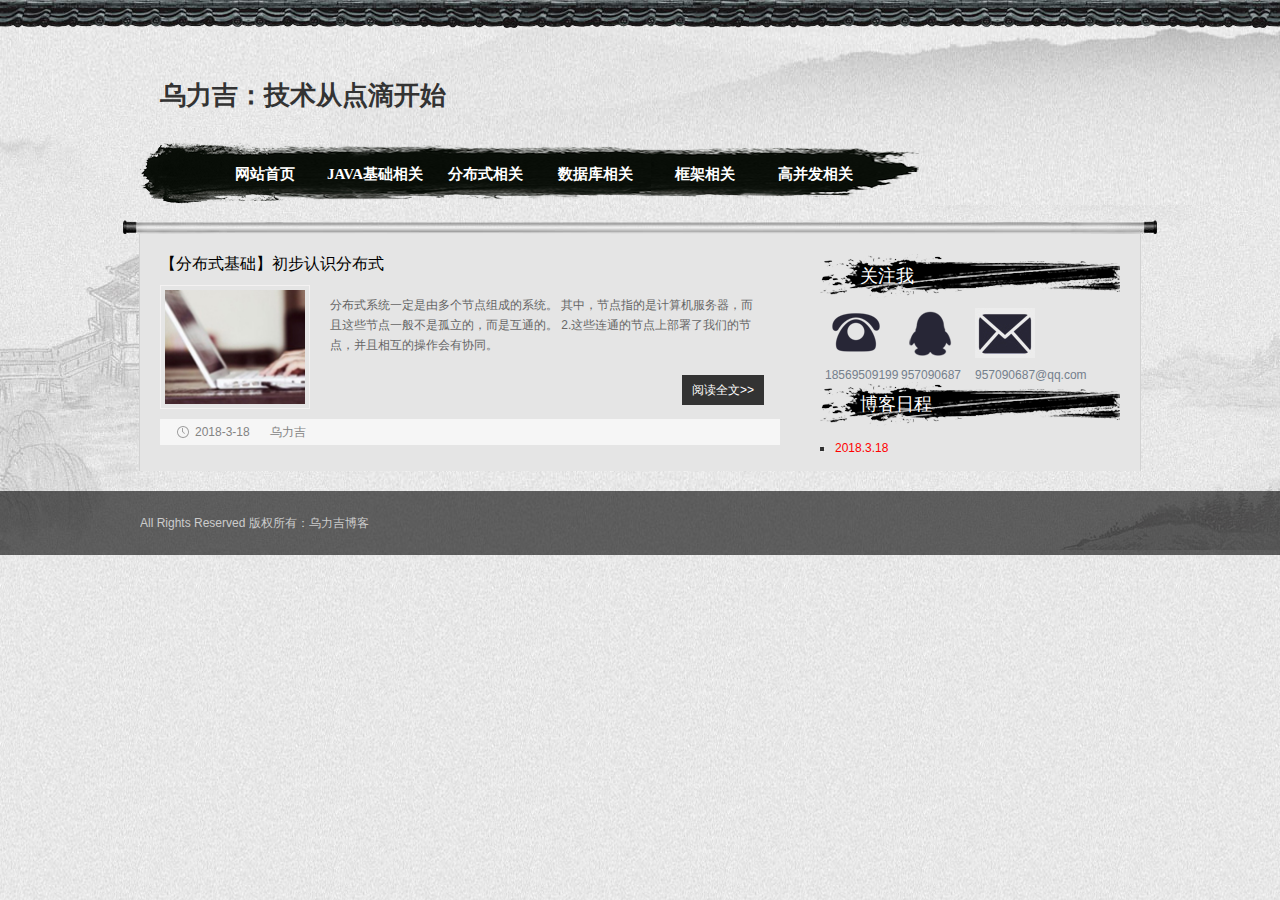
==== commit 38df4710: "分布式基础" ====
--- a/index.html
+++ b/index.html
@@ -1,6 +1,5 @@
 <!doctype html>
 <html>
-<meta name="description" content="谈同个人博客，本站会给大家不定时更新关于web前端的一些小技巧。如大家有不懂得问题，也可以与我们联系，我们会尽力帮助您。">
 <head>
 <link rel="shortcut icon" href="images/logo.png">
 <meta charset="utf-8">
@@ -11,9 +10,9 @@
 <meta http-equiv="X-UA-Compatible" content="IE=edge">
 <meta name="baidu-site-verification" content="CtYt4injW1" />
 <meta name="360-site-verification" content="a75dcb147688915b4cc7cfaa71e996a2" />
-<title>谈同个人博客♠★♠一个前端设计的热血青年</title>
-<meta name="keywords" content="谈同个人博客♠★♠一个前端设计的热血青年" />
-<meta name="description" content="谈同个人博客♠★♠一个前端设计的热血青年" />
+<title>乌力吉Blog</title>
+<meta name="keywords" content="对技术的追求" />
+<meta name="description" content="对技术的追求" />
 <link href="css/base.css" rel="stylesheet">
 <link href="css/index.css" rel="stylesheet">
 <!--[if lt IE 9]>
@@ -22,42 +21,39 @@
 <script type="text/javascript" src="js/jquery.js"></script>
 </head>
 <body>
-<div class="topnav">
-<a href="http://www.tthcclove.cn" target="_blank">谈同个人博客♠★♠一个前端设计的热血青年</a>――本站文章部分来自网络<a href="http://www.tthcclove.cn" target="_blank">如有涉嫌侵权，请与本站邮箱联系</a>
-</div>
 <div id="wrapper">
   <header>
     <div class="headtop"></div>
     <div class="contenttop">
-      <div class="logo f_l">谈同个人博客♠★♠一个前端设计的热血青年</div>
-      <div class="search f_r">
-        <form action="/e/search/index.php" method="post" name="searchform" id="searchform">
-          <input name="keyboard" id="keyboard" class="input_text" value="请输入关键字" style="color: rgb(153, 153, 153);" onfocus="if(value=='请输入关键字'){this.style.color='#000';value=''}" onblur="if(value==''){this.style.color='#999';value='请输入关键字'}" type="text">
-          <input name="show" value="title" type="hidden">
-          <input name="tempid" value="1" type="hidden">
-          <input name="tbname" value="news" type="hidden">
-          <input name="Submit" class="input_submit" value="搜索" type="submit">
-        </form>
-      </div>
+      <div class="logo f_l">乌力吉：技术从点滴开始</div>
       <div class="blank"></div>
       <nav>
         <div  class="navigation">
           <ul class="menu">
             <li><a href="index.html">网站首页</a></li>
-            <li><a href="#">关于我</a>
-              <ul>
-                <li><a href="about.html">个人简介</a></li>
-                <li><a href="listpic.html">个人相册</a></li>
-              </ul>
-            </li>
-            <li><a href="404.html">我的日记</a>
-              <ul>
-                <li><a href="newslistpic.html">个人日记</a></li>
-                <li><a href="newslistpic.html">学习笔记</a></li>
-              </ul>
-            </li>
-            <li><a href="404.html">技术文章</a> </li>
-            <li><a href="404.html">给我留言</a> </li>
+            <li><a href="about.html">JAVA基础相关</a>
+				<ul>
+					<li><a href="404.html">集合</a></li>
+					<li><a href="404.html">线程</a></li>
+				</ul>
+			</li>
+            <li><a href="404.html">分布式相关</a></li>
+            <li><a href="404.html">数据库相关</a>
+				<ul>
+					<li><a href="404.html">MySQL</a></li>
+					<li><a href="404.html">NoSQL</a></li>
+					<li><a href="404.html">Oracle</a></li>
+				</ul>
+			</li>
+            <li><a href="404.html">框架相关</a>
+				<ul>
+					<li><a href="404.html">Hibernate</a></li>
+					<li><a href="404.html">Struts2</a></li>
+					<li><a href="about.html">Mybatis</a></li>
+					<li><a href="404.html">Spring相关</a></li>
+				</ul>
+			</li>
+			<li><a href="404.html">高并发相关</a></li>
           </ul>
         </div>
       </nav>
@@ -80,79 +76,17 @@
 
 
     <!--@@@@第一篇文章开始@@@@-->
-      <h3><a href="w1.html" target="_blank">【从前端菜鸟到大神】一片总结的很好的文章</a></h3>
+      <h3><a href="articles/remvote/w1.html">【分布式基础】初步认识分布式</a></h3>
       <figure><img src="images/img_1.jpg" alt="【从前端菜鸟到大神】一片总结的很好的文章"></figure>
       <ul>
-        <p> 结合个人经历总结的前端入门方法，总结从零基础到具备前端基本技能的道路、学习方法、资料。由于能力有限，不能保证面面俱到，只是作为入门参考，面向初学者，让初学者少走弯路。</p>
-        <a title="【从前端菜鸟到大神】一片总结的很好的文章" href="w1.html" target="_blank" class="readmore">阅读全文&gt;&gt;</a>
+        <p>分布式系统一定是由多个节点组成的系统。
+		其中，节点指的是计算机服务器，而且这些节点一般不是孤立的，而是互通的。
+		2.这些连通的节点上部署了我们的节点，并且相互的操作会有协同。</p>
+        <a href="w1.html" target="_blank" class="readmore">阅读全文&gt;&gt;</a>
       </ul>
-      <p class="dateview"><span>2017-10-13</span><span>作者：谈同</span><span>个人博客：[<a href="/jstt/bj/">前端笔记</a>]</span></p>
-      <h3><a href="/jstt/bj/2015-01-09/740.html">
-
-
-
-      <!--@@@@第二篇文章开始@@@@@-->
-
-      【深入理解html5系列-文本标签】…</a></h3>
-      <figure><img src="images/img_2.png" alt="【深入理解html5系列-文本标签】…"></figure>
-      <ul>
-        <p>身为一名IT技术人员磨练自己的技术是必不可少的，关注微信号coder_online，程序员互动联盟，可以与大牛在线随时讨论自己感兴趣的话题，让自己用最少的时间学到最多的东西....</p>
-        <a title="【深入理解html5系列-文本标签】…" href="w2.html" target="_blank" class="readmore">阅读全文&gt;&gt;</a>
-      </ul>
-      <p class="dateview"><span>2017-10-09</span><span>作者：谈同</span><span>个人博客：[<a href="w2.html">心得笔记</a>]</span></p>
-
-
-<!--@@@@第三篇文章开始@@@@@-->
-
-      <h3><a href="w3.html">
-        你就是你自己，别相信任何人对你的评价</a></h3>
-      <figure><img src="images/img_3.jpg" alt="【你就是你自己，别相信任何人对你的评价】…">
-      </figure>
-      <ul>
-        <p>那一年你4岁，非常喜欢唱歌。你有着动听的嗓音，并且唱歌让你快乐。有一天你妈妈加班到了晚上8点才回家，你不知道她今天跟同事吵了架并且被一位客户投诉，不知道她今天头疼了一整天晚上几乎都没有吃饭....</p>
-        <a title="分" href="w3.html" target="_blank" class="readmore">阅读全文&gt;&gt;</a>
-      </ul>
-      <p class="dateview"><span>2014-11-06</span><span>作者：谈同</span><span>个人博客：[<a href="/jstt/bj/">心得笔记</a>]</span></p>
-
-<!--@@@@第四篇文章开始@@@@@-->
-
-      <h3><a href="w4.html">帝国cms常用标签调用方法总结（不得不收藏哦）</a></h3>
-      <figure><img src="images/img_4.jpg" alt="帝国cms常用标签调用方法总结（不得不收藏哦）" height="100"></figure>
-      <ul>
-        <p>帝国CMS使用技巧之多种终端访问版本制作 帝国cms - 安全、强大、稳定、灵活。随着移动互联网的发展，现在访问互联网的不单是台式/笔记本电脑，还有手机、平板电脑等访问终端。各种终端显示效果均有区别。而帝国CMS内置的“模板组”功能就支持生成不同版本页面和网站，以达到更好的用户体验。下面我们来讲解一下基本思路：</p>
-        <a title="帝国cms常用标签调用方法总结（不得不收藏哦）" href="w4.html" target="_blank" class="readmore">阅读全文&gt;&gt;</a>
-      </ul>
-      <p class="dateview"><span>2015-01-09</span><span>作者：谈同</span><span>个人博客：[<a href="/jstt/bj/">心得笔记</a>]</span></p>
-
-    <!--@@@@第五篇文章开始@@@@@-->
-
-
-      <h3><a href="w5.html">【你不了解】一篇关于设计理念的文章</a></h3>
-      <figure><img src="images/img_5.jpg" alt="【你不了解】一篇关于设计理念的文章"></figure>
-      <ul>
-        <p> 设计是从人类生活的开始而不是工业革命之后才产生的。博物馆中文化性收藏品，其作者当
-            时并未被称为设计师，但他们却是真正的设计者。人类的历史、文化遗产都产生于设计，我们能通过当时的设计看到当时的文化。所以大家的责任重大，设计师是在进行一种文化活动，把设计推向
-        未来，有人认为，设计师改变的只是景观，而我不这样看，我认为设计师是在改变世界，这是两个
-        概念。</p>
-        <a title="【你不了解】一篇关于设计理念的文章" href="w5.html" target="_blank" class="readmore">阅读全文&gt;&gt;</a>
-      </ul>
-      <p class="dateview"><span>2017-07-13</span><span>作者：谈同</span><span>个人博客：[<a href="/jstt/bj/">心得笔记</a>]</span></p>
-
-
-<!--@@@@第六篇文章开始@@@@@-->
-
-
-      <h3><a href="w6.html">【我的经历】…</a></h3>
-      <figure><img src="images/logo.png" alt="【我的经历】…"></figure>
-      <ul>
-        <p>博客从最初的域名购买，到上线已经有半年的时间了，这半年的时间，有笑过，有怨过，有悔过，有执着过，也有放弃过…但最后还是坚持了下来，时间如此匆匆，等再回过头已来不及去弥补....
-            <br><br>
-            <h1><a href="http:www.tthcclove.cn" style="color:#444">谈同个人博客</a>
-            </h1>
-        </p>
-        <a title="【我的经历】…" href="w6.html" target="_blank" class="readmore">阅读全文&gt;&gt;</a>
-      </ul>
-      <p class="dateview"><span>2017-04-09</span><span>作者：谈同</span><span>个人博客：[<a href="/jstt/bj/">心得笔记</a>]</span></p>
+      <p class="dateview"><span>2018-3-18</span><span>乌力吉</span></p>
+     
+	 
     </div>
 
     <!--首页主要文章部分结束-->
@@ -162,124 +96,31 @@
         <h3 class="tit">关注我</h3>
         <div class="gzwm">
           <ul>
-            <li><a class="email" href="tel:15594992776" target="_blank">我的电话</a></li>
-            <li><a class="qq" href="mailto:157956315@qq.com" target="_blank">我的邮箱</a></li>
-            <li><a class="tel" href="http://wpa.qq.com/msgrd?v=3&uin=157956315&site=qq&menu=yes" target="_blank" title="如果QQ未被唤起请按照提示添加我的QQ">我的QQ</a></li>
-            <li><a class="prize" href="#" title="个人奖项">个人奖项</a></li>
+            <li><a class="tel" href="#" target="_blank">18569509199</a></li>
+            <li><a class="qq" href="#" target="_blank">957090687</a></li>
+			<li><a class="email" href="#" target="_blank">957090687@qq.com</a></li>
           </ul>
         </div>
       </div>
       <!--tit01 end-->
-
-      <div class="tuwen">
-        <h3 class="tit">图文推荐</h3>
-        <ul>
-          <li><a href="404.html"><img src="images/02.jpg"><b>H5新属性</b></a>
-            <p><span class="tulanmu"><a href="404.html">PC代码</a></span><span class="tutime">2015-02-15</span></p>
-          </li>
-          <li><a href="404.html"><img src="images/02.jpg"><b>教你怎样用欠费手机拨打电话</b></a>
-            <p><span class="tulanmu"><a href="404.html">手机配件</a></span><span class="tutime">2015-02-15</span></p>
-          </li>
-          <li><a href="404.html" title="手机的16个惊人小秘密，据说99.999%的人都不知"><img src="images/3.jpeg" width="100" width="70" height="57"><b>手机的16个惊人小秘密，据说...</b></a>
-            <p><span class="tulanmu"><a href="404.html">手机配件</a></span><span class="tutime">2015-02-15</span></p>
-          </li>
-          <li><a href="404.html"><img src="images/06.jpg"><b>住在手机里的朋友</b></a>
-            <p><span class="tulanmu"><a href="404.html">手机配件</a></span><span class="tutime">2015-02-15</span></p>
-          </li>
-          <li><a href="404.html"><img src="images/04.jpg"><b>教你怎样用欠费手机拨打电话</b></a>
-            <p><span class="tulanmu"><a href="404.html">手机配件</a></span><span class="tutime">2015-02-15</span></p>
-          </li>
-          <li><a href="404.html"><img src="images/02.jpg"><b>教你怎样用欠费手机拨打电话</b></a>
-            <p><span class="tulanmu"><a href="404.html">手机配件</a></span><span class="tutime">2015-02-15</span></p>
-          </li>
-          <li><a href="404.html" title="手机的16个惊人小秘密，据说99.999%的人都不知"><img src="images/3.jpeg" width="70" height="57"><b>手机的16个惊人小秘密，据说...</b></a>
-            <p><span class="tulanmu"><a href="404.html">手机配件</a></span><span class="tutime">2015-02-15</span></p>
-          </li>
+	  
+      <div class="ph">
+        <h3 class="tit">博客日程</h3>
+        <ul class="rank">
+          <li><a href="404.html" target="_blank">2018.3.18</a></li>
         </ul>
       </div>
-      <div class="ph">
-        <h3 class="tit">点击排行</h3>
-        <ul class="rank">
-          <li><a href="404.html" title="【心路历程】一篇关于设计理念的文章" target="_blank">【心路历程】一篇关于设计理念的文章</a></li>
-          <li><a href="404.html" title="IP要突破2000+了" target="_blank">IP要突破2000+了</a></li>
-          <li><a href="404.html" title="帝国cms首页、自定义页面如何实现分页" target="_blank">帝国cms首页、自定义页面如何实现分页</a></li>
-          <li><a href="404.html" title="【已评选】给我模板PSD源文件，我给你设计HTML！" target="_blank">【已评选】给我模板PSD源文件，我给你设计HTML！</a></li>
-          <li><a href="404.html" title="【郑重申明】本站只提供静态模板下载！" target="_blank">【郑重申明】本站只提供静态模板下载！</a></li>
-          <li><a href="404.html" title="【孕期日记】生活本该如此" target="_blank">【孕期日记】生活本该如此</a></li>
-          <li><a href="404.html" title="【【深入理解html5系列-文本标签】…" target="_blank">【【深入理解html5系列-文本标签】…</a></li>
-          <li><a href="404.html" title=" 2014年度优秀个人博客排名公布" target="_blank"> 2014年度优秀个人博客排名公布</a></li>
-          <li><a href="404.html" title="2014年度优秀个人博客评选活动" target="_blank">2014年度优秀个人博客评选活动</a></li>
-          <li><a href="/404.html" title="使用CSS3制作文字、图片倒影" target="_blank">使用CSS3制作文字、图片倒影</a></li>
-          <li><a href="404.html" title="【分享】css3侧边栏导航不同方向划出效果" target="_blank">【分享】css3侧边栏导航不同方向划出效果</a></li>
-          <li><a href="404.html" title="分" target="_blank">分</a></li>
-        </ul>
-      </div>
-      <div class="ad"> <img src="images/xifu.jpeg" height="300" width="110"> </div>
     </div>
   </div>
-
-  <!-- container代码 结束 -->
-  <div class="jzend"></div>
-
-<div class="comment">
-    <div id="SOHUCS"></div>
-<script type="text/javascript">
-(function(){
-var appid = 'cytk2a7nr';
-var conf = '3437d86f4a4e9bf3aad1ef65fc2740b5';
-var width = window.innerWidth || document.documentElement.clientWidth;
-if (width < 960) {
-window.document.write('<script id="changyan_mobile_js" charset="utf-8" type="text/javascript" src="http://changyan.sohu.com/upload/mobile/wap-js/changyan_mobile.js?client_id=' + appid + '&conf=' + conf + '"><\/script>'); } else { var loadJs=function(d,a){var c=document.getElementsByTagName("head")[0]||document.head||document.documentElement;var b=document.createElement("script");b.setAttribute("type","text/javascript");b.setAttribute("charset","UTF-8");b.setAttribute("src",d);if(typeof a==="function"){if(window.attachEvent){b.onreadystatechange=function(){var e=b.readyState;if(e==="loaded"||e==="complete"){b.onreadystatechange=null;a()}}}else{b.onload=a}}c.appendChild(b)};loadJs("http://changyan.sohu.com/upload/changyan.js",function(){window.changyan.api.config({appid:appid,conf:conf})}); } })(); </script>
-
-<!--PC版-->
-<div id="SOHUCS" sid="" ></div>
-<script charset="utf-8" type="text/javascript" src="https://changyan.sohu.com/upload/changyan.js" ></script>
-<script type="text/javascript">
-window.changyan.api.config({
-appid: 'cytk2a7nr',
-conf: '3437d86f4a4e9bf3aad1ef65fc2740b5'
-});
-</script>
-
-<!--PC和WAP自适应版-->
-<div id="SOHUCS" sid="请将此处替换为配置SourceID的语句" ></div>
-<script type="text/javascript">
-(function(){
-var appid = 'cytk2a7nr';
-var conf = 'prod_53c868f5f3ac56a10e72d038ac860764';
-var width = window.innerWidth || document.documentElement.clientWidth;
-if (width < 960) {
-window.document.write('<script id="changyan_mobile_js" charset="utf-8" type="text/javascript" src="https://changyan.sohu.com/upload/mobile/wap-js/changyan_mobile.js?client_id=' + appid + '&conf=' + conf + '"><\/script>'); } else { var loadJs=function(d,a){var c=document.getElementsByTagName("head")[0]||document.head||document.documentElement;var b=document.createElement("script");b.setAttribute("type","text/javascript");b.setAttribute("charset","UTF-8");b.setAttribute("src",d);if(typeof a==="function"){if(window.attachEvent){b.onreadystatechange=function(){var e=b.readyState;if(e==="loaded"||e==="complete"){b.onreadystatechange=null;a()}}}else{b.onload=a}}c.appendChild(b)};loadJs("https://changyan.sohu.com/upload/changyan.js",function(){window.changyan.api.config({appid:appid,conf:conf})}); } })(); </script>
-</div>
-
 
 
   <footer>
     <div class="footer">
       <div class="f_l">
-        <p>All Rights Reserved 版权所有：<a href="http://www.tthcclove.cn">谈同个人博客</a> 备案号：陕ICP备17018883号</p>
-      </div>
-      <div class="f_r textr">
-        <p>157956315</p>
+        <p>All Rights Reserved 版权所有：乌力吉博客</p>
       </div>
     </div>
   </footer>
 </div>
-<!--百度推送代码-->
-<script>
-(function(){
-    var bp = document.createElement('script');
-    var curProtocol = window.location.protocol.split(':')[0];
-    if (curProtocol === 'https') {
-        bp.src = 'https://zz.bdstatic.com/linksubmit/push.js';
-    }
-    else {
-        bp.src = 'http://push.zhanzhang.baidu.com/push.js';
-    }
-    var s = document.getElementsByTagName("script")[0];
-    s.parentNode.insertBefore(bp, s);
-})();
-</script>
-
 </body>
 </html>
--- a/css/index.css
+++ b/css/index.css
@@ -1,4 +1,4 @@
-@charset "gb2312";
+﻿@charset "gb2312";
 .container {
 	background: #e5e5e5;
 	overflow: hidden;
@@ -123,13 +123,13 @@
 	float: left;
 }
 .gzwm .email {
+	background: url(../images/gz03.jpg) no-repeat;
+}
+.gzwm .qq {
+	background: url(../images/gz03.png) no-repeat;
+}
+.gzwm .tel {
 	background: url(../images/gz01.png) no-repeat;
-}
-.gzwm .qq {
-	background: url(../images/gz02.png) no-repeat;
-}
-.gzwm .tel {
-	background: url(../images/gz03.png) no-repeat;
 }
 .gzwm .prize {
 	background: url(../images/gz04.png) no-repeat;
